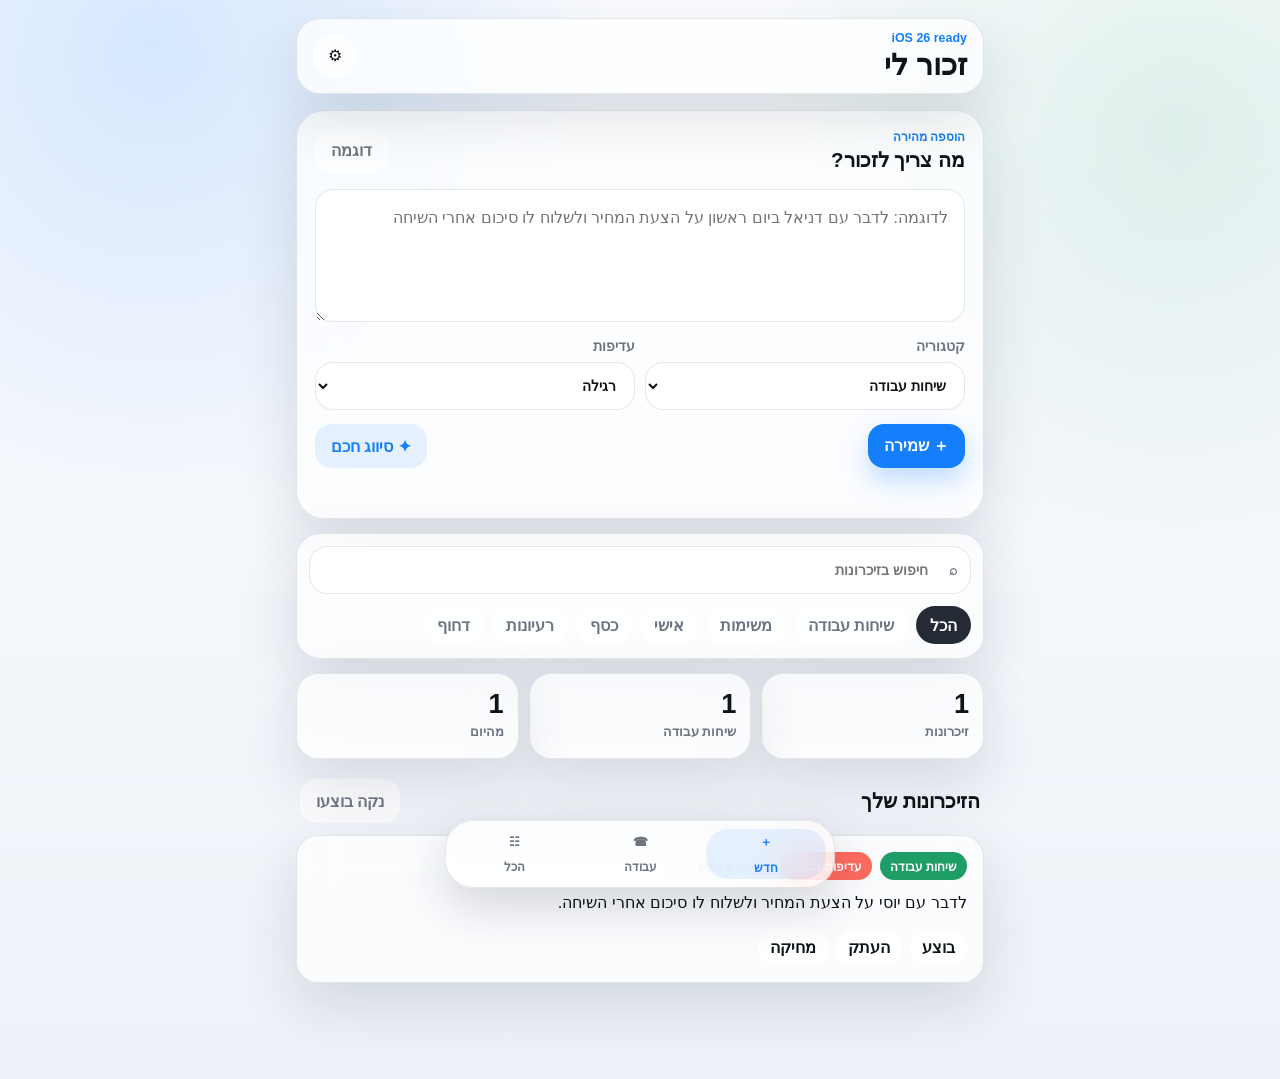
==== index.html @ 1e10b776 "Build iOS memory PWA" ====
<!doctype html>
<html lang="he" dir="rtl">
  <head>
    <meta charset="UTF-8" />
    <meta name="viewport" content="width=device-width, initial-scale=1, viewport-fit=cover" />
    <meta name="theme-color" content="#f7f8fb" />
    <meta name="apple-mobile-web-app-capable" content="yes" />
    <meta name="apple-mobile-web-app-status-bar-style" content="default" />
    <meta name="apple-mobile-web-app-title" content="זכור לי" />
    <title>זכור לי | עוזר זיכרון חכם</title>
    <meta
      name="description"
      content="אפליקציית iOS-style לפתקים קצרים, שיחות עבודה, קטגוריות וסיווג חכם עם ChatGPT."
    />
    <link rel="manifest" href="manifest.webmanifest" />
    <link rel="apple-touch-icon" href="assets/app-icon.png" />
    <link rel="icon" href="assets/app-icon.svg" />
    <link rel="stylesheet" href="styles.css" />
  </head>
  <body>
    <div class="app-shell">
      <header class="top-bar" aria-label="כותרת האפליקציה">
        <div>
          <p class="kicker">iOS 26 ready</p>
          <h1>זכור לי</h1>
        </div>
        <button class="icon-button" id="settingsButton" type="button" aria-label="הגדרות">
          <span aria-hidden="true">⚙</span>
        </button>
      </header>

      <main>
        <section class="composer" aria-labelledby="composerTitle">
          <div class="composer-head">
            <div>
              <p class="kicker">הוספה מהירה</p>
              <h2 id="composerTitle">מה צריך לזכור?</h2>
            </div>
            <button class="ghost-button" id="voiceHintButton" type="button">דוגמה</button>
          </div>

          <label class="sr-only" for="memoryInput">כתוב משהו לזכור</label>
          <textarea
            id="memoryInput"
            rows="4"
            placeholder="לדוגמה: לדבר עם דניאל ביום ראשון על הצעת המחיר ולשלוח לו סיכום אחרי השיחה"
          ></textarea>

          <div class="composer-grid">
            <label>
              קטגוריה
              <select id="categorySelect"></select>
            </label>
            <label>
              עדיפות
              <select id="prioritySelect">
                <option value="normal">רגילה</option>
                <option value="high">גבוהה</option>
                <option value="low">נמוכה</option>
              </select>
            </label>
          </div>

          <div class="composer-actions">
            <button class="primary-button" id="saveButton" type="button">
              <span aria-hidden="true">＋</span>
              שמירה
            </button>
            <button class="secondary-button" id="smartButton" type="button">
              <span aria-hidden="true">✦</span>
              סיווג חכם
            </button>
          </div>
          <p class="status-line" id="statusLine" role="status" aria-live="polite"></p>
        </section>

        <section class="toolbar" aria-label="כלי סינון וחיפוש">
          <label class="search-box">
            <span aria-hidden="true">⌕</span>
            <input id="searchInput" type="search" placeholder="חיפוש בזיכרונות" />
          </label>
          <div class="segmented" id="filterTabs" role="tablist" aria-label="סינון לפי קטגוריה"></div>
        </section>

        <section class="dashboard" aria-label="סקירה">
          <article>
            <span id="totalCount">0</span>
            <p>זיכרונות</p>
          </article>
          <article>
            <span id="workCount">0</span>
            <p>שיחות עבודה</p>
          </article>
          <article>
            <span id="todayCount">0</span>
            <p>מהיום</p>
          </article>
        </section>

        <section class="memory-section" aria-labelledby="memoryTitle">
          <div class="section-title">
            <h2 id="memoryTitle">הזיכרונות שלך</h2>
            <button class="text-button" id="clearDoneButton" type="button">נקה בוצעו</button>
          </div>
          <div class="memory-list" id="memoryList"></div>
          <div class="empty-state" id="emptyState">
            <span aria-hidden="true">✦</span>
            <h3>עדיין אין זיכרונות</h3>
            <p>כתוב משפט קצר, והאפליקציה תעזור לסדר אותו לפי קטגוריה ועדיפות.</p>
          </div>
        </section>
      </main>

      <nav class="bottom-nav" aria-label="ניווט תחתון">
        <button class="is-active" type="button" data-focus="memoryInput">
          <span aria-hidden="true">＋</span>
          חדש
        </button>
        <button type="button" data-filter-shortcut="שיחות עבודה">
          <span aria-hidden="true">☎</span>
          עבודה
        </button>
        <button type="button" data-filter-shortcut="הכל">
          <span aria-hidden="true">☷</span>
          הכל
        </button>
      </nav>
    </div>

    <dialog class="settings-modal" id="settingsModal">
      <form method="dialog">
        <div class="modal-head">
          <div>
            <p class="kicker">חיבור ChatGPT</p>
            <h2>הגדרות חכמות</h2>
          </div>
          <button class="icon-button" value="close" aria-label="סגירה">×</button>
        </div>

        <label>
          מפתח OpenAI API
          <input id="apiKeyInput" type="password" autocomplete="off" placeholder="sk-..." />
        </label>
        <p class="helper">
          המפתח נשמר רק במכשיר שלך. אם לא תוסיף מפתח, הסיווג יעבוד מקומית לפי מילים בעברית.
        </p>

        <div class="category-manager">
          <label>
            קטגוריה חדשה
            <input id="newCategoryInput" type="text" placeholder="לדוגמה: משפחה" />
          </label>
          <button class="secondary-button" id="addCategoryButton" type="button">הוספה</button>
        </div>
        <div class="category-chips" id="categoryManager"></div>

        <menu>
          <button class="secondary-button" id="exportButton" type="button">ייצוא גיבוי</button>
          <button class="primary-button" id="saveSettingsButton" value="close">שמירה</button>
        </menu>
      </form>
    </dialog>

    <script src="script.js"></script>
  </body>
</html>
---- styles.css ----
:root {
  color-scheme: light;
  --bg: #f7f8fb;
  --surface: rgba(255, 255, 255, 0.74);
  --surface-strong: #ffffff;
  --ink: #101317;
  --muted: #6d7480;
  --line: rgba(18, 24, 32, 0.1);
  --blue: #147efb;
  --green: #1f9d67;
  --coral: #ff6b5f;
  --amber: #d88a1d;
  --violet: #7a5cff;
  --shadow: 0 22px 60px rgba(30, 43, 67, 0.14);
  --blur: saturate(1.45) blur(22px);
  --radius: 28px;
}

* {
  box-sizing: border-box;
}

html {
  min-height: 100%;
  background: var(--bg);
}

body {
  min-height: 100%;
  margin: 0;
  color: var(--ink);
  background:
    radial-gradient(circle at 12% 4%, rgba(20, 126, 251, 0.16), transparent 30%),
    radial-gradient(circle at 92% 12%, rgba(31, 157, 103, 0.12), transparent 28%),
    linear-gradient(180deg, #fbfcff 0%, #eef2f8 100%);
  font-family: -apple-system, BlinkMacSystemFont, "SF Pro Display", "SF Pro Text", "Segoe UI", Arial, sans-serif;
  letter-spacing: 0;
}

button,
input,
select,
textarea {
  font: inherit;
}

button {
  -webkit-tap-highlight-color: transparent;
}

.app-shell {
  width: min(720px, 100%);
  min-height: 100dvh;
  margin: 0 auto;
  padding: max(18px, env(safe-area-inset-top)) 16px calc(96px + env(safe-area-inset-bottom));
}

.top-bar,
.composer,
.toolbar,
.dashboard article,
.memory-card,
.settings-modal form {
  border: 1px solid var(--line);
  background: var(--surface);
  box-shadow: var(--shadow);
  backdrop-filter: var(--blur);
  -webkit-backdrop-filter: var(--blur);
}

.top-bar {
  position: sticky;
  top: max(10px, env(safe-area-inset-top));
  z-index: 5;
  display: flex;
  align-items: center;
  justify-content: space-between;
  min-height: 70px;
  margin-bottom: 16px;
  padding: 12px 16px;
  border-radius: 24px;
}

.kicker {
  margin: 0 0 4px;
  color: var(--blue);
  font-size: 0.78rem;
  font-weight: 800;
}

h1,
h2,
h3,
p {
  margin-top: 0;
}

h1 {
  margin: 0;
  font-size: 1.9rem;
  line-height: 1.05;
}

h2 {
  margin: 0;
  font-size: 1.28rem;
  line-height: 1.2;
}

h3 {
  margin-bottom: 8px;
  font-size: 1.04rem;
}

.icon-button {
  display: grid;
  width: 44px;
  height: 44px;
  place-items: center;
  border: 0;
  border-radius: 50%;
  color: var(--ink);
  background: rgba(255, 255, 255, 0.72);
  cursor: pointer;
}

.composer {
  padding: 18px;
  border-radius: var(--radius);
}

.composer-head,
.composer-actions,
.section-title,
.modal-head,
menu {
  display: flex;
  align-items: center;
  justify-content: space-between;
  gap: 12px;
}

textarea,
input,
select {
  width: 100%;
  border: 1px solid var(--line);
  border-radius: 18px;
  color: var(--ink);
  background: rgba(255, 255, 255, 0.82);
  outline: none;
}

textarea:focus,
input:focus,
select:focus {
  border-color: rgba(20, 126, 251, 0.45);
  box-shadow: 0 0 0 4px rgba(20, 126, 251, 0.12);
}

textarea {
  min-height: 126px;
  margin: 16px 0 12px;
  padding: 16px;
  resize: vertical;
  line-height: 1.55;
}

input,
select {
  min-height: 48px;
  padding: 0 14px;
}

label {
  display: grid;
  gap: 8px;
  color: var(--muted);
  font-size: 0.88rem;
  font-weight: 700;
}

.composer-grid {
  display: grid;
  grid-template-columns: 1fr 1fr;
  gap: 10px;
}

.primary-button,
.secondary-button,
.ghost-button,
.text-button {
  min-height: 44px;
  border: 0;
  border-radius: 16px;
  padding: 0 16px;
  font-weight: 800;
  cursor: pointer;
}

.primary-button {
  color: #fff;
  background: var(--blue);
  box-shadow: 0 12px 28px rgba(20, 126, 251, 0.28);
}

.secondary-button {
  color: var(--blue);
  background: rgba(20, 126, 251, 0.1);
}

.ghost-button,
.text-button {
  color: var(--muted);
  background: rgba(255, 255, 255, 0.7);
}

.composer-actions {
  margin-top: 14px;
}

.status-line,
.helper {
  min-height: 22px;
  margin: 10px 2px 0;
  color: var(--muted);
  font-size: 0.9rem;
  line-height: 1.45;
}

.toolbar {
  display: grid;
  gap: 12px;
  margin-top: 14px;
  padding: 12px;
  border-radius: 24px;
}

.search-box {
  position: relative;
  display: block;
}

.search-box span {
  position: absolute;
  top: 50%;
  right: 14px;
  color: var(--muted);
  transform: translateY(-50%);
}

.search-box input {
  padding-right: 42px;
}

.segmented {
  display: flex;
  gap: 8px;
  overflow-x: auto;
  padding-bottom: 2px;
  scrollbar-width: none;
}

.segmented::-webkit-scrollbar {
  display: none;
}

.segmented button,
.category-chips button {
  flex: 0 0 auto;
  min-height: 38px;
  border: 0;
  border-radius: 999px;
  padding: 0 14px;
  color: var(--muted);
  background: rgba(255, 255, 255, 0.72);
  font-weight: 800;
  cursor: pointer;
}

.segmented button.is-active {
  color: #fff;
  background: #242b34;
}

.dashboard {
  display: grid;
  grid-template-columns: repeat(3, 1fr);
  gap: 10px;
  margin: 14px 0 20px;
}

.dashboard article {
  min-height: 86px;
  padding: 14px;
  border-radius: 22px;
}

.dashboard span {
  display: block;
  margin-bottom: 4px;
  font-size: 1.7rem;
  font-weight: 900;
}

.dashboard p {
  margin: 0;
  color: var(--muted);
  font-size: 0.84rem;
  font-weight: 700;
}

.memory-section {
  display: grid;
  gap: 12px;
}

.section-title {
  padding: 0 4px;
}

.memory-list {
  display: grid;
  gap: 12px;
}

.memory-card {
  position: relative;
  overflow: hidden;
  padding: 16px;
  border-radius: 22px;
}

.memory-card.is-done {
  opacity: 0.6;
}

.memory-card.is-done .memory-text {
  text-decoration: line-through;
}

.memory-meta,
.memory-actions {
  display: flex;
  flex-wrap: wrap;
  align-items: center;
  gap: 8px;
}

.memory-meta {
  margin-bottom: 10px;
}

.pill {
  display: inline-flex;
  align-items: center;
  min-height: 28px;
  border-radius: 999px;
  padding: 0 10px;
  color: #fff;
  background: var(--blue);
  font-size: 0.78rem;
  font-weight: 800;
}

.pill.work {
  background: var(--green);
}

.pill.personal {
  background: var(--violet);
}

.pill.money {
  background: var(--amber);
}

.pill.urgent,
.pill.high {
  background: var(--coral);
}

.time-label {
  color: var(--muted);
  font-size: 0.82rem;
  font-weight: 700;
}

.memory-text {
  margin-bottom: 14px;
  font-size: 1.03rem;
  line-height: 1.55;
  white-space: pre-wrap;
}

.memory-actions button {
  min-height: 36px;
  border: 0;
  border-radius: 999px;
  padding: 0 12px;
  color: var(--ink);
  background: rgba(255, 255, 255, 0.76);
  font-weight: 800;
  cursor: pointer;
}

.empty-state {
  display: none;
  padding: 34px 22px;
  border: 1px dashed rgba(18, 24, 32, 0.2);
  border-radius: var(--radius);
  text-align: center;
}

.empty-state.is-visible {
  display: block;
}

.empty-state span {
  display: block;
  margin-bottom: 10px;
  color: var(--blue);
  font-size: 2rem;
}

.empty-state p {
  margin: 0;
  color: var(--muted);
  line-height: 1.5;
}

.bottom-nav {
  position: fixed;
  right: 50%;
  bottom: max(12px, env(safe-area-inset-bottom));
  z-index: 6;
  display: grid;
  width: min(390px, calc(100% - 28px));
  min-height: 68px;
  grid-template-columns: repeat(3, 1fr);
  gap: 6px;
  padding: 8px;
  border: 1px solid var(--line);
  border-radius: 28px;
  background: rgba(255, 255, 255, 0.78);
  box-shadow: 0 18px 50px rgba(20, 31, 48, 0.18);
  backdrop-filter: var(--blur);
  -webkit-backdrop-filter: var(--blur);
  transform: translateX(50%);
}

.bottom-nav button {
  display: grid;
  place-items: center;
  gap: 2px;
  border: 0;
  border-radius: 22px;
  color: var(--muted);
  background: transparent;
  font-size: 0.78rem;
  font-weight: 800;
  cursor: pointer;
}

.bottom-nav button.is-active {
  color: var(--blue);
  background: rgba(20, 126, 251, 0.1);
}

.settings-modal {
  width: min(520px, calc(100% - 26px));
  border: 0;
  padding: 0;
  background: transparent;
}

.settings-modal::backdrop {
  background: rgba(11, 15, 20, 0.32);
  backdrop-filter: blur(8px);
}

.settings-modal form {
  display: grid;
  gap: 14px;
  padding: 18px;
  border-radius: 28px;
}

.category-manager {
  display: grid;
  grid-template-columns: 1fr auto;
  gap: 10px;
  align-items: end;
}

.category-chips {
  display: flex;
  flex-wrap: wrap;
  gap: 8px;
}

menu {
  margin: 6px 0 0;
  padding: 0;
}

.sr-only {
  position: absolute;
  width: 1px;
  height: 1px;
  overflow: hidden;
  clip: rect(0 0 0 0);
  white-space: nowrap;
}

@media (max-width: 520px) {
  .app-shell {
    padding-inline: 12px;
  }

  .composer-grid,
  .category-manager {
    grid-template-columns: 1fr;
  }

  .dashboard {
    grid-template-columns: repeat(3, minmax(0, 1fr));
  }

  .composer-actions {
    align-items: stretch;
    flex-direction: column;
  }

  .primary-button,
  .secondary-button {
    width: 100%;
  }
}
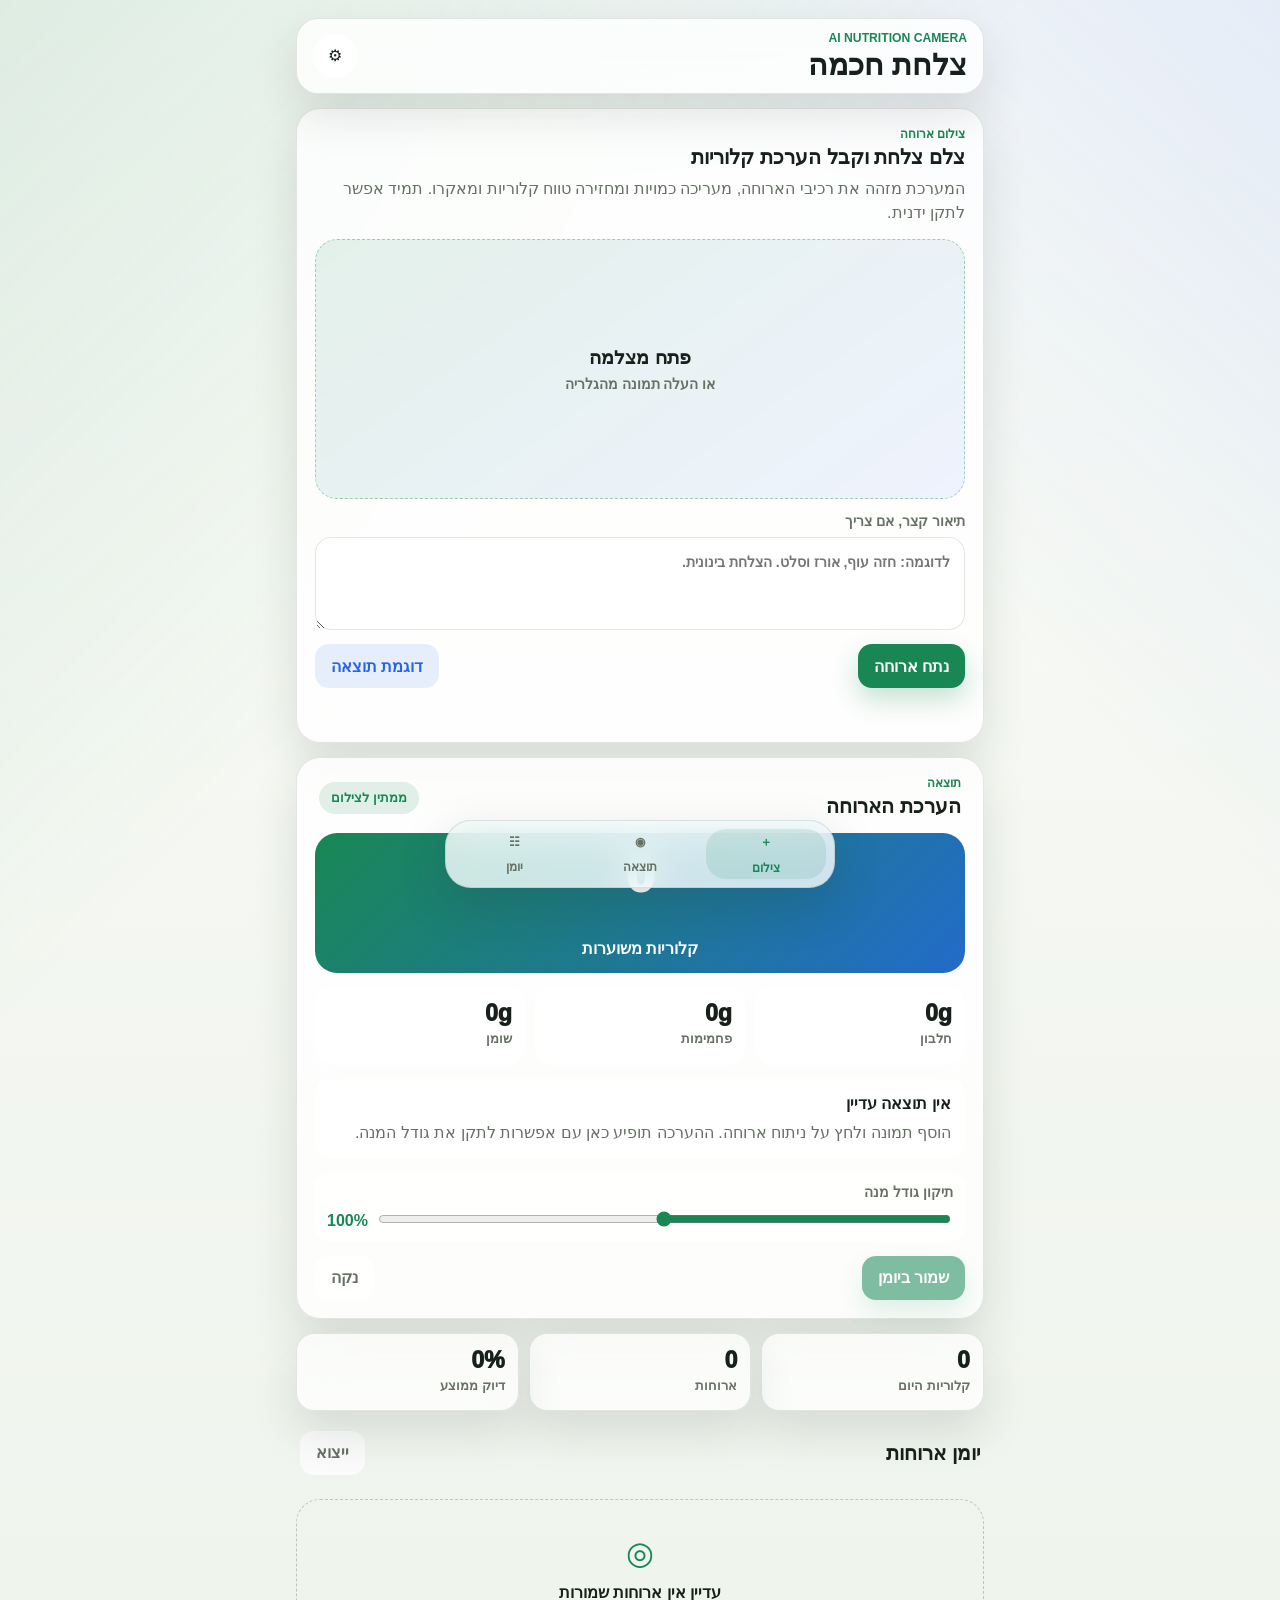
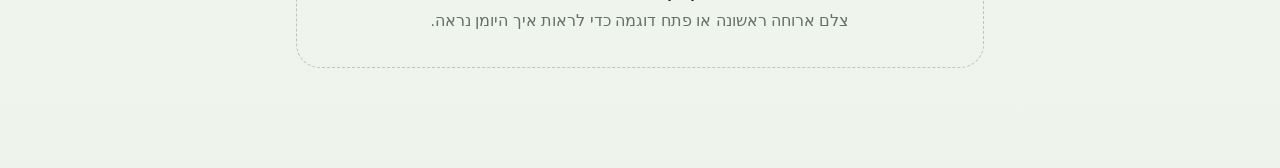
==== commit dcb2299a: "Build smart plate calorie PWA" ====
--- a/index.html
+++ b/index.html
@@ -3,14 +3,14 @@
   <head>
     <meta charset="UTF-8" />
     <meta name="viewport" content="width=device-width, initial-scale=1, viewport-fit=cover" />
-    <meta name="theme-color" content="#f7f8fb" />
+    <meta name="theme-color" content="#f6f8f4" />
     <meta name="apple-mobile-web-app-capable" content="yes" />
     <meta name="apple-mobile-web-app-status-bar-style" content="default" />
-    <meta name="apple-mobile-web-app-title" content="זכור לי" />
-    <title>זכור לי | עוזר זיכרון חכם</title>
+    <meta name="apple-mobile-web-app-title" content="צלחת חכמה" />
+    <title>צלחת חכמה | מחשבון קלוריות מצילום</title>
     <meta
       name="description"
-      content="אפליקציית iOS-style לפתקים קצרים, שיחות עבודה, קטגוריות וסיווג חכם עם ChatGPT."
+      content="אפליקציית PWA לטלפון שמצלמת ארוחה, מזהה רכיבים ומעריכה קלוריות, חלבון, פחמימות ושומן."
     />
     <link rel="manifest" href="manifest.webmanifest" />
     <link rel="apple-touch-icon" href="assets/app-icon.png" />
@@ -21,108 +21,127 @@
     <div class="app-shell">
       <header class="top-bar" aria-label="כותרת האפליקציה">
         <div>
-          <p class="kicker">iOS 26 ready</p>
-          <h1>זכור לי</h1>
+          <p class="kicker">AI nutrition camera</p>
+          <h1>צלחת חכמה</h1>
         </div>
-        <button class="icon-button" id="settingsButton" type="button" aria-label="הגדרות">
-          <span aria-hidden="true">⚙</span>
-        </button>
+        <button class="icon-button" id="settingsButton" type="button" aria-label="הגדרות">⚙</button>
       </header>
 
       <main>
-        <section class="composer" aria-labelledby="composerTitle">
-          <div class="composer-head">
-            <div>
-              <p class="kicker">הוספה מהירה</p>
-              <h2 id="composerTitle">מה צריך לזכור?</h2>
-            </div>
-            <button class="ghost-button" id="voiceHintButton" type="button">דוגמה</button>
+        <section class="scanner" aria-labelledby="scanTitle">
+          <div class="scanner-copy">
+            <p class="kicker">צילום ארוחה</p>
+            <h2 id="scanTitle">צלם צלחת וקבל הערכת קלוריות</h2>
+            <p>המערכת מזהה את רכיבי הארוחה, מעריכה כמויות ומחזירה טווח קלוריות ומאקרו. תמיד אפשר לתקן ידנית.</p>
           </div>
 
-          <label class="sr-only" for="memoryInput">כתוב משהו לזכור</label>
-          <textarea
-            id="memoryInput"
-            rows="4"
-            placeholder="לדוגמה: לדבר עם דניאל ביום ראשון על הצעת המחיר ולשלוח לו סיכום אחרי השיחה"
-          ></textarea>
+          <label class="photo-drop" for="mealPhotoInput" id="photoDrop">
+            <input id="mealPhotoInput" type="file" accept="image/*" capture="environment" />
+            <img id="photoPreview" alt="" />
+            <span class="photo-placeholder" id="photoPlaceholder">
+              <strong>פתח מצלמה</strong>
+              <small>או העלה תמונה מהגלריה</small>
+            </span>
+          </label>
 
-          <div class="composer-grid">
-            <label>
-              קטגוריה
-              <select id="categorySelect"></select>
-            </label>
-            <label>
-              עדיפות
-              <select id="prioritySelect">
-                <option value="normal">רגילה</option>
-                <option value="high">גבוהה</option>
-                <option value="low">נמוכה</option>
-              </select>
-            </label>
-          </div>
+          <label>
+            תיאור קצר, אם צריך
+            <textarea id="mealNotes" rows="3" placeholder="לדוגמה: חזה עוף, אורז וסלט. הצלחת בינונית."></textarea>
+          </label>
 
-          <div class="composer-actions">
-            <button class="primary-button" id="saveButton" type="button">
-              <span aria-hidden="true">＋</span>
-              שמירה
-            </button>
-            <button class="secondary-button" id="smartButton" type="button">
-              <span aria-hidden="true">✦</span>
-              סיווג חכם
-            </button>
+          <div class="scanner-actions">
+            <button class="primary-button" id="analyzeButton" type="button">נתח ארוחה</button>
+            <button class="secondary-button" id="demoButton" type="button">דוגמת תוצאה</button>
           </div>
           <p class="status-line" id="statusLine" role="status" aria-live="polite"></p>
         </section>
 
-        <section class="toolbar" aria-label="כלי סינון וחיפוש">
-          <label class="search-box">
-            <span aria-hidden="true">⌕</span>
-            <input id="searchInput" type="search" placeholder="חיפוש בזיכרונות" />
-          </label>
-          <div class="segmented" id="filterTabs" role="tablist" aria-label="סינון לפי קטגוריה"></div>
+        <section class="result-panel" id="resultPanel" aria-labelledby="resultTitle">
+          <div class="section-title">
+            <div>
+              <p class="kicker">תוצאה</p>
+              <h2 id="resultTitle">הערכת הארוחה</h2>
+            </div>
+            <span class="confidence" id="confidenceBadge">ממתין לצילום</span>
+          </div>
+
+          <div class="calorie-total">
+            <span id="calorieValue">0</span>
+            <p>קלוריות משוערות</p>
+          </div>
+
+          <div class="macro-grid">
+            <article>
+              <span id="proteinValue">0g</span>
+              <p>חלבון</p>
+            </article>
+            <article>
+              <span id="carbsValue">0g</span>
+              <p>פחמימות</p>
+            </article>
+            <article>
+              <span id="fatValue">0g</span>
+              <p>שומן</p>
+            </article>
+          </div>
+
+          <div class="food-list" id="foodList"></div>
+
+          <div class="adjust-panel">
+            <label>
+              תיקון גודל מנה
+              <input id="portionSlider" type="range" min="50" max="150" step="5" value="100" />
+            </label>
+            <span id="portionValue">100%</span>
+          </div>
+
+          <div class="result-actions">
+            <button class="primary-button" id="saveMealButton" type="button">שמור ביומן</button>
+            <button class="text-button" id="clearButton" type="button">נקה</button>
+          </div>
         </section>
 
-        <section class="dashboard" aria-label="סקירה">
+        <section class="dashboard" aria-label="סיכום יומי">
           <article>
-            <span id="totalCount">0</span>
-            <p>זיכרונות</p>
+            <span id="todayCalories">0</span>
+            <p>קלוריות היום</p>
           </article>
           <article>
-            <span id="workCount">0</span>
-            <p>שיחות עבודה</p>
+            <span id="mealCount">0</span>
+            <p>ארוחות</p>
           </article>
           <article>
-            <span id="todayCount">0</span>
-            <p>מהיום</p>
+            <span id="avgConfidence">0%</span>
+            <p>דיוק ממוצע</p>
           </article>
         </section>
 
-        <section class="memory-section" aria-labelledby="memoryTitle">
+        <section class="journal-section" aria-labelledby="journalTitle">
           <div class="section-title">
-            <h2 id="memoryTitle">הזיכרונות שלך</h2>
-            <button class="text-button" id="clearDoneButton" type="button">נקה בוצעו</button>
+            <h2 id="journalTitle">יומן ארוחות</h2>
+            <button class="text-button" id="exportButton" type="button">ייצוא</button>
           </div>
-          <div class="memory-list" id="memoryList"></div>
+          <div class="journal-list" id="journalList"></div>
           <div class="empty-state" id="emptyState">
-            <span aria-hidden="true">✦</span>
-            <h3>עדיין אין זיכרונות</h3>
-            <p>כתוב משפט קצר, והאפליקציה תעזור לסדר אותו לפי קטגוריה ועדיפות.</p>
+            <span aria-hidden="true">◎</span>
+            <h3>עדיין אין ארוחות שמורות</h3>
+            <p>צלם ארוחה ראשונה או פתח דוגמה כדי לראות איך היומן נראה.</p>
           </div>
         </section>
       </main>
 
       <nav class="bottom-nav" aria-label="ניווט תחתון">
-        <button class="is-active" type="button" data-focus="memoryInput">
+        <button class="is-active" type="button" data-focus="mealPhotoInput">
           <span aria-hidden="true">＋</span>
-          חדש
+          צילום
         </button>
-        <button type="button" data-filter-shortcut="שיחות עבודה">
-          <span aria-hidden="true">☎</span>
-          עבודה
+        <button type="button" data-scroll="#resultPanel">
+          <span aria-hidden="true">◉</span>
+          תוצאה
         </button>
-        <button type="button" data-filter-shortcut="הכל">
+        <button type="button" data-scroll=".journal-section">
           <span aria-hidden="true">☷</span>
-          הכל
+          יומן
         </button>
       </nav>
     </div>
@@ -131,8 +150,8 @@
       <form method="dialog">
         <div class="modal-head">
           <div>
-            <p class="kicker">חיבור ChatGPT</p>
-            <h2>הגדרות חכמות</h2>
+            <p class="kicker">חיבור AI</p>
+            <h2>הגדרות זיהוי</h2>
           </div>
           <button class="icon-button" value="close" aria-label="סגירה">×</button>
         </div>
@@ -141,21 +160,16 @@
           מפתח OpenAI API
           <input id="apiKeyInput" type="password" autocomplete="off" placeholder="sk-..." />
         </label>
+        <label>
+          יעד קלורי יומי
+          <input id="dailyGoalInput" type="number" min="800" max="6000" step="50" />
+        </label>
         <p class="helper">
-          המפתח נשמר רק במכשיר שלך. אם לא תוסיף מפתח, הסיווג יעבוד מקומית לפי מילים בעברית.
+          המפתח נשמר רק במכשיר שלך. בלי מפתח אפשר להשתמש בדוגמת תוצאה, אבל ניתוח תמונה אמיתי דורש חיבור API.
         </p>
 
-        <div class="category-manager">
-          <label>
-            קטגוריה חדשה
-            <input id="newCategoryInput" type="text" placeholder="לדוגמה: משפחה" />
-          </label>
-          <button class="secondary-button" id="addCategoryButton" type="button">הוספה</button>
-        </div>
-        <div class="category-chips" id="categoryManager"></div>
-
         <menu>
-          <button class="secondary-button" id="exportButton" type="button">ייצוא גיבוי</button>
+          <button class="secondary-button" id="clearJournalButton" type="button">נקה יומן</button>
           <button class="primary-button" id="saveSettingsButton" value="close">שמירה</button>
         </menu>
       </form>
--- a/styles.css
+++ b/styles.css
@@ -1,19 +1,19 @@
 :root {
   color-scheme: light;
-  --bg: #f7f8fb;
-  --surface: rgba(255, 255, 255, 0.74);
+  --bg: #f6f8f4;
+  --surface: rgba(255, 255, 255, 0.82);
   --surface-strong: #ffffff;
-  --ink: #101317;
-  --muted: #6d7480;
-  --line: rgba(18, 24, 32, 0.1);
-  --blue: #147efb;
-  --green: #1f9d67;
-  --coral: #ff6b5f;
-  --amber: #d88a1d;
-  --violet: #7a5cff;
-  --shadow: 0 22px 60px rgba(30, 43, 67, 0.14);
-  --blur: saturate(1.45) blur(22px);
-  --radius: 28px;
+  --ink: #17201a;
+  --muted: #667064;
+  --line: rgba(23, 32, 26, 0.11);
+  --leaf: #198754;
+  --blue: #2563eb;
+  --coral: #e4584f;
+  --amber: #c47a1b;
+  --plum: #7c3aed;
+  --shadow: 0 20px 46px rgba(31, 48, 39, 0.13);
+  --blur: saturate(1.35) blur(18px);
+  --radius: 24px;
 }
 
 * {
@@ -30,9 +30,9 @@
   margin: 0;
   color: var(--ink);
   background:
-    radial-gradient(circle at 12% 4%, rgba(20, 126, 251, 0.16), transparent 30%),
-    radial-gradient(circle at 92% 12%, rgba(31, 157, 103, 0.12), transparent 28%),
-    linear-gradient(180deg, #fbfcff 0%, #eef2f8 100%);
+    linear-gradient(135deg, rgba(25, 135, 84, 0.13), transparent 34%),
+    linear-gradient(225deg, rgba(37, 99, 235, 0.1), transparent 30%),
+    linear-gradient(180deg, #fbfcf8 0%, #eef3ec 100%);
   font-family: -apple-system, BlinkMacSystemFont, "SF Pro Display", "SF Pro Text", "Segoe UI", Arial, sans-serif;
   letter-spacing: 0;
 }
@@ -48,6 +48,11 @@
   -webkit-tap-highlight-color: transparent;
 }
 
+button:disabled {
+  cursor: not-allowed;
+  opacity: 0.55;
+}
+
 .app-shell {
   width: min(720px, 100%);
   min-height: 100dvh;
@@ -56,10 +61,10 @@
 }
 
 .top-bar,
-.composer,
-.toolbar,
+.scanner,
+.result-panel,
 .dashboard article,
-.memory-card,
+.journal-card,
 .settings-modal form {
   border: 1px solid var(--line);
   background: var(--surface);
@@ -76,16 +81,17 @@
   align-items: center;
   justify-content: space-between;
   min-height: 70px;
-  margin-bottom: 16px;
+  margin-bottom: 14px;
   padding: 12px 16px;
-  border-radius: 24px;
+  border-radius: 22px;
 }
 
 .kicker {
   margin: 0 0 4px;
-  color: var(--blue);
-  font-size: 0.78rem;
-  font-weight: 800;
+  color: var(--leaf);
+  font-size: 0.76rem;
+  font-weight: 850;
+  text-transform: uppercase;
 }
 
 h1,
@@ -97,7 +103,7 @@
 
 h1 {
   margin: 0;
-  font-size: 1.9rem;
+  font-size: 1.88rem;
   line-height: 1.05;
 }
 
@@ -108,8 +114,9 @@
 }
 
 h3 {
-  margin-bottom: 8px;
-  font-size: 1.04rem;
+  margin-bottom: 7px;
+  font-size: 1.03rem;
+  line-height: 1.25;
 }
 
 .icon-button {
@@ -120,235 +127,350 @@
   border: 0;
   border-radius: 50%;
   color: var(--ink);
-  background: rgba(255, 255, 255, 0.72);
+  background: rgba(255, 255, 255, 0.76);
   cursor: pointer;
 }
 
-.composer {
+.scanner,
+.result-panel {
+  display: grid;
+  gap: 14px;
   padding: 18px;
   border-radius: var(--radius);
 }
 
-.composer-head,
-.composer-actions,
+.scanner-copy p:last-child {
+  margin: 8px 0 0;
+  color: var(--muted);
+  line-height: 1.5;
+}
+
+.photo-drop {
+  position: relative;
+  display: grid;
+  min-height: 260px;
+  overflow: hidden;
+  place-items: center;
+  border: 1.5px dashed rgba(25, 135, 84, 0.35);
+  border-radius: 22px;
+  background:
+    linear-gradient(145deg, rgba(25, 135, 84, 0.12), rgba(37, 99, 235, 0.08)),
+    #fff;
+  color: var(--ink);
+  cursor: pointer;
+}
+
+.photo-drop input {
+  position: absolute;
+  inset: 0;
+  opacity: 0;
+  cursor: pointer;
+}
+
+.photo-drop img {
+  display: none;
+  width: 100%;
+  height: 100%;
+  min-height: 260px;
+  object-fit: cover;
+}
+
+.photo-drop img.is-visible {
+  display: block;
+}
+
+.photo-placeholder {
+  display: grid;
+  place-items: center;
+  gap: 7px;
+  text-align: center;
+}
+
+.photo-placeholder strong {
+  font-size: 1.18rem;
+}
+
+.photo-placeholder small {
+  color: var(--muted);
+  font-size: 0.88rem;
+  font-weight: 700;
+}
+
+.photo-placeholder.is-hidden {
+  display: none;
+}
+
+textarea,
+input {
+  width: 100%;
+  border: 1px solid var(--line);
+  border-radius: 16px;
+  color: var(--ink);
+  background: rgba(255, 255, 255, 0.9);
+  outline: none;
+}
+
+textarea:focus,
+input:focus {
+  border-color: rgba(25, 135, 84, 0.45);
+  box-shadow: 0 0 0 4px rgba(25, 135, 84, 0.12);
+}
+
+textarea {
+  min-height: 92px;
+  padding: 14px;
+  resize: vertical;
+  line-height: 1.5;
+}
+
+input {
+  min-height: 48px;
+  padding: 0 14px;
+}
+
+label {
+  display: grid;
+  gap: 8px;
+  color: var(--muted);
+  font-size: 0.88rem;
+  font-weight: 760;
+}
+
+.scanner-actions,
+.result-actions,
 .section-title,
 .modal-head,
 menu {
   display: flex;
   align-items: center;
   justify-content: space-between;
-  gap: 12px;
-}
-
-textarea,
-input,
-select {
-  width: 100%;
-  border: 1px solid var(--line);
-  border-radius: 18px;
-  color: var(--ink);
-  background: rgba(255, 255, 255, 0.82);
-  outline: none;
-}
-
-textarea:focus,
-input:focus,
-select:focus {
-  border-color: rgba(20, 126, 251, 0.45);
-  box-shadow: 0 0 0 4px rgba(20, 126, 251, 0.12);
-}
-
-textarea {
-  min-height: 126px;
-  margin: 16px 0 12px;
-  padding: 16px;
-  resize: vertical;
-  line-height: 1.55;
-}
-
-input,
-select {
-  min-height: 48px;
-  padding: 0 14px;
-}
-
-label {
-  display: grid;
-  gap: 8px;
-  color: var(--muted);
-  font-size: 0.88rem;
-  font-weight: 700;
-}
-
-.composer-grid {
-  display: grid;
-  grid-template-columns: 1fr 1fr;
   gap: 10px;
 }
 
 .primary-button,
 .secondary-button,
-.ghost-button,
 .text-button {
   min-height: 44px;
   border: 0;
-  border-radius: 16px;
+  border-radius: 14px;
   padding: 0 16px;
-  font-weight: 800;
+  font-weight: 850;
   cursor: pointer;
 }
 
 .primary-button {
   color: #fff;
-  background: var(--blue);
-  box-shadow: 0 12px 28px rgba(20, 126, 251, 0.28);
+  background: var(--leaf);
+  box-shadow: 0 12px 26px rgba(25, 135, 84, 0.24);
 }
 
 .secondary-button {
   color: var(--blue);
-  background: rgba(20, 126, 251, 0.1);
-}
-
-.ghost-button,
+  background: rgba(37, 99, 235, 0.1);
+}
+
 .text-button {
   color: var(--muted);
   background: rgba(255, 255, 255, 0.7);
-}
-
-.composer-actions {
-  margin-top: 14px;
 }
 
 .status-line,
 .helper {
   min-height: 22px;
-  margin: 10px 2px 0;
+  margin: 0 2px;
   color: var(--muted);
   font-size: 0.9rem;
   line-height: 1.45;
 }
 
-.toolbar {
-  display: grid;
-  gap: 12px;
+.result-panel {
   margin-top: 14px;
-  padding: 12px;
-  border-radius: 24px;
-}
-
-.search-box {
-  position: relative;
+}
+
+.confidence {
+  display: inline-flex;
+  align-items: center;
+  min-height: 32px;
+  border-radius: 999px;
+  padding: 0 12px;
+  color: var(--leaf);
+  background: rgba(25, 135, 84, 0.12);
+  font-size: 0.82rem;
+  font-weight: 850;
+  white-space: nowrap;
+}
+
+.calorie-total {
+  display: grid;
+  min-height: 140px;
+  place-items: center;
+  border-radius: 22px;
+  background:
+    linear-gradient(135deg, rgba(25, 135, 84, 0.92), rgba(37, 99, 235, 0.78)),
+    var(--leaf);
+  color: #fff;
+  text-align: center;
+}
+
+.calorie-total span {
   display: block;
-}
-
-.search-box span {
-  position: absolute;
-  top: 50%;
-  right: 14px;
-  color: var(--muted);
-  transform: translateY(-50%);
-}
-
-.search-box input {
-  padding-right: 42px;
-}
-
-.segmented {
-  display: flex;
-  gap: 8px;
-  overflow-x: auto;
-  padding-bottom: 2px;
-  scrollbar-width: none;
-}
-
-.segmented::-webkit-scrollbar {
-  display: none;
-}
-
-.segmented button,
-.category-chips button {
-  flex: 0 0 auto;
-  min-height: 38px;
-  border: 0;
-  border-radius: 999px;
-  padding: 0 14px;
-  color: var(--muted);
-  background: rgba(255, 255, 255, 0.72);
-  font-weight: 800;
-  cursor: pointer;
-}
-
-.segmented button.is-active {
-  color: #fff;
-  background: #242b34;
-}
-
+  font-size: 3.3rem;
+  font-weight: 950;
+  line-height: 1;
+}
+
+.calorie-total p {
+  margin: 8px 0 0;
+  font-weight: 820;
+}
+
+.macro-grid,
 .dashboard {
   display: grid;
-  grid-template-columns: repeat(3, 1fr);
+  grid-template-columns: repeat(3, minmax(0, 1fr));
   gap: 10px;
-  margin: 14px 0 20px;
-}
-
+}
+
+.macro-grid article,
 .dashboard article {
-  min-height: 86px;
-  padding: 14px;
-  border-radius: 22px;
-}
-
+  min-height: 78px;
+  padding: 13px;
+  border-radius: 18px;
+  background: rgba(255, 255, 255, 0.76);
+}
+
+.macro-grid span,
 .dashboard span {
   display: block;
   margin-bottom: 4px;
-  font-size: 1.7rem;
-  font-weight: 900;
-}
-
+  font-size: 1.45rem;
+  font-weight: 920;
+}
+
+.macro-grid p,
 .dashboard p {
   margin: 0;
   color: var(--muted);
-  font-size: 0.84rem;
-  font-weight: 700;
-}
-
-.memory-section {
+  font-size: 0.82rem;
+  font-weight: 760;
+}
+
+.food-list,
+.journal-list,
+.journal-section {
   display: grid;
   gap: 12px;
+}
+
+.analysis-summary {
+  padding: 14px;
+  border-radius: 16px;
+  background: rgba(255, 255, 255, 0.72);
+}
+
+.analysis-summary p {
+  margin: 0;
+  color: var(--muted);
+  line-height: 1.45;
+}
+
+.food-row {
+  display: flex;
+  align-items: center;
+  justify-content: space-between;
+  gap: 12px;
+  padding: 12px 4px;
+  border-bottom: 1px solid var(--line);
+}
+
+.food-row p {
+  margin: 4px 0 0;
+  color: var(--muted);
+  font-size: 0.88rem;
+}
+
+.food-row span {
+  flex: 0 0 auto;
+  color: var(--amber);
+  font-weight: 900;
+}
+
+.adjust-panel {
+  display: grid;
+  grid-template-columns: 1fr auto;
+  gap: 12px;
+  align-items: end;
+  padding: 12px;
+  border-radius: 16px;
+  background: rgba(255, 255, 255, 0.68);
+}
+
+.adjust-panel input {
+  min-height: auto;
+  padding: 0;
+  accent-color: var(--leaf);
+}
+
+.adjust-panel span {
+  color: var(--leaf);
+  font-weight: 900;
+}
+
+.dashboard {
+  margin: 14px 0 20px;
+}
+
+.journal-section {
+  padding-bottom: 4px;
 }
 
 .section-title {
   padding: 0 4px;
 }
 
-.memory-list {
-  display: grid;
+.journal-card {
+  display: grid;
+  grid-template-columns: 96px 1fr;
   gap: 12px;
-}
-
-.memory-card {
-  position: relative;
   overflow: hidden;
-  padding: 16px;
-  border-radius: 22px;
-}
-
-.memory-card.is-done {
-  opacity: 0.6;
-}
-
-.memory-card.is-done .memory-text {
-  text-decoration: line-through;
-}
-
-.memory-meta,
-.memory-actions {
+  padding: 12px;
+  border-radius: 20px;
+}
+
+.journal-card img {
+  width: 96px;
+  height: 96px;
+  border-radius: 15px;
+  object-fit: cover;
+}
+
+.journal-card h3 {
+  margin-top: 2px;
+}
+
+.journal-card p {
+  margin: 0 0 10px;
+  color: var(--muted);
+  line-height: 1.4;
+}
+
+.journal-card button {
+  min-height: 34px;
+  border: 0;
+  border-radius: 999px;
+  padding: 0 12px;
+  color: var(--coral);
+  background: rgba(228, 88, 79, 0.1);
+  font-weight: 820;
+  cursor: pointer;
+}
+
+.memory-meta {
   display: flex;
   flex-wrap: wrap;
   align-items: center;
   gap: 8px;
-}
-
-.memory-meta {
-  margin-bottom: 10px;
+  margin-bottom: 6px;
 }
 
 .pill {
@@ -358,56 +480,21 @@
   border-radius: 999px;
   padding: 0 10px;
   color: #fff;
-  background: var(--blue);
+  background: var(--plum);
   font-size: 0.78rem;
-  font-weight: 800;
-}
-
-.pill.work {
-  background: var(--green);
-}
-
-.pill.personal {
-  background: var(--violet);
-}
-
-.pill.money {
-  background: var(--amber);
-}
-
-.pill.urgent,
-.pill.high {
-  background: var(--coral);
+  font-weight: 850;
 }
 
 .time-label {
   color: var(--muted);
   font-size: 0.82rem;
-  font-weight: 700;
-}
-
-.memory-text {
-  margin-bottom: 14px;
-  font-size: 1.03rem;
-  line-height: 1.55;
-  white-space: pre-wrap;
-}
-
-.memory-actions button {
-  min-height: 36px;
-  border: 0;
-  border-radius: 999px;
-  padding: 0 12px;
-  color: var(--ink);
-  background: rgba(255, 255, 255, 0.76);
-  font-weight: 800;
-  cursor: pointer;
+  font-weight: 760;
 }
 
 .empty-state {
   display: none;
   padding: 34px 22px;
-  border: 1px dashed rgba(18, 24, 32, 0.2);
+  border: 1px dashed rgba(23, 32, 26, 0.22);
   border-radius: var(--radius);
   text-align: center;
 }
@@ -419,7 +506,7 @@
 .empty-state span {
   display: block;
   margin-bottom: 10px;
-  color: var(--blue);
+  color: var(--leaf);
   font-size: 2rem;
 }
 
@@ -441,9 +528,9 @@
   gap: 6px;
   padding: 8px;
   border: 1px solid var(--line);
-  border-radius: 28px;
-  background: rgba(255, 255, 255, 0.78);
-  box-shadow: 0 18px 50px rgba(20, 31, 48, 0.18);
+  border-radius: 26px;
+  background: rgba(255, 255, 255, 0.8);
+  box-shadow: 0 18px 48px rgba(31, 48, 39, 0.18);
   backdrop-filter: var(--blur);
   -webkit-backdrop-filter: var(--blur);
   transform: translateX(50%);
@@ -454,17 +541,17 @@
   place-items: center;
   gap: 2px;
   border: 0;
-  border-radius: 22px;
+  border-radius: 20px;
   color: var(--muted);
   background: transparent;
   font-size: 0.78rem;
-  font-weight: 800;
+  font-weight: 850;
   cursor: pointer;
 }
 
 .bottom-nav button.is-active {
-  color: var(--blue);
-  background: rgba(20, 126, 251, 0.1);
+  color: var(--leaf);
+  background: rgba(25, 135, 84, 0.12);
 }
 
 .settings-modal {
@@ -483,34 +570,12 @@
   display: grid;
   gap: 14px;
   padding: 18px;
-  border-radius: 28px;
-}
-
-.category-manager {
-  display: grid;
-  grid-template-columns: 1fr auto;
-  gap: 10px;
-  align-items: end;
-}
-
-.category-chips {
-  display: flex;
-  flex-wrap: wrap;
-  gap: 8px;
+  border-radius: 26px;
 }
 
 menu {
   margin: 6px 0 0;
   padding: 0;
-}
-
-.sr-only {
-  position: absolute;
-  width: 1px;
-  height: 1px;
-  overflow: hidden;
-  clip: rect(0 0 0 0);
-  white-space: nowrap;
 }
 
 @media (max-width: 520px) {
@@ -518,22 +583,29 @@
     padding-inline: 12px;
   }
 
-  .composer-grid,
-  .category-manager {
-    grid-template-columns: 1fr;
-  }
-
-  .dashboard {
-    grid-template-columns: repeat(3, minmax(0, 1fr));
-  }
-
-  .composer-actions {
+  .scanner-actions,
+  .result-actions,
+  menu {
     align-items: stretch;
     flex-direction: column;
   }
 
   .primary-button,
-  .secondary-button {
+  .secondary-button,
+  .text-button {
     width: 100%;
   }
-}
+
+  .journal-card {
+    grid-template-columns: 82px 1fr;
+  }
+
+  .journal-card img {
+    width: 82px;
+    height: 82px;
+  }
+
+  .calorie-total span {
+    font-size: 2.8rem;
+  }
+}
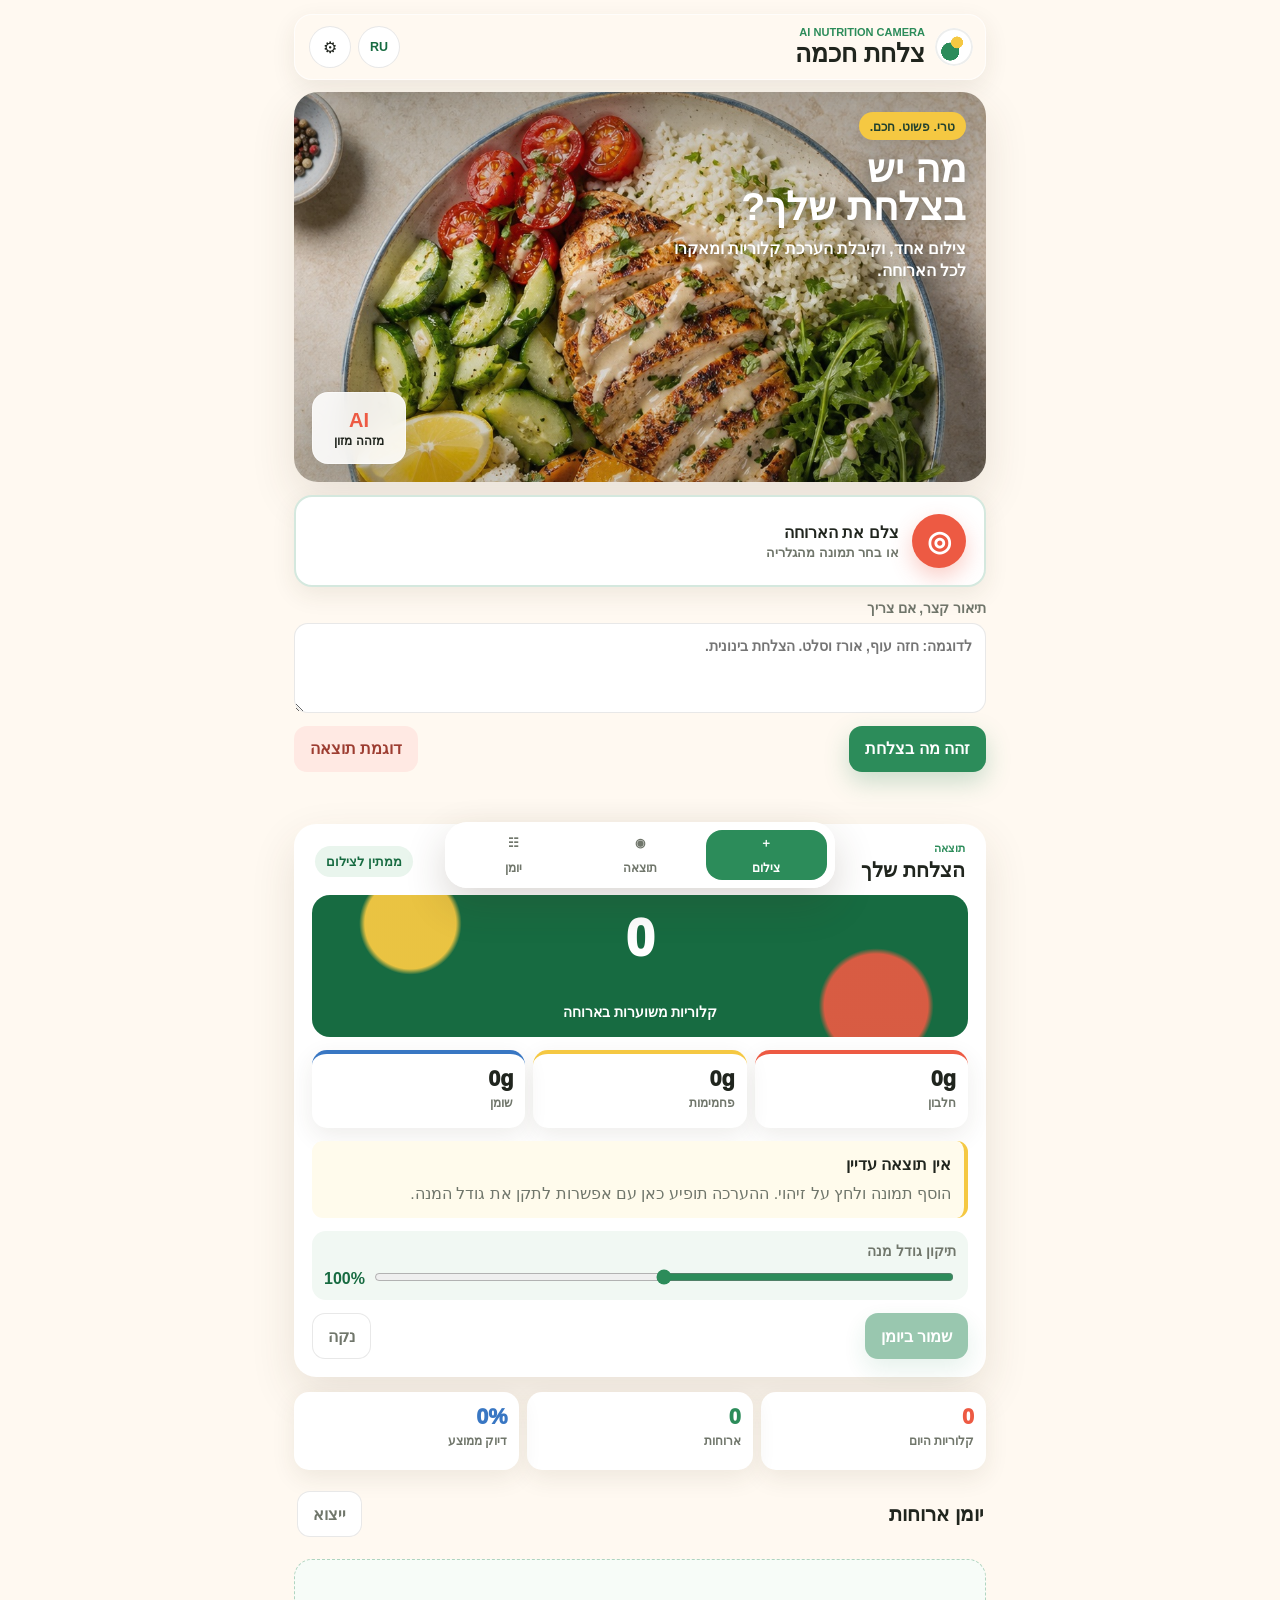
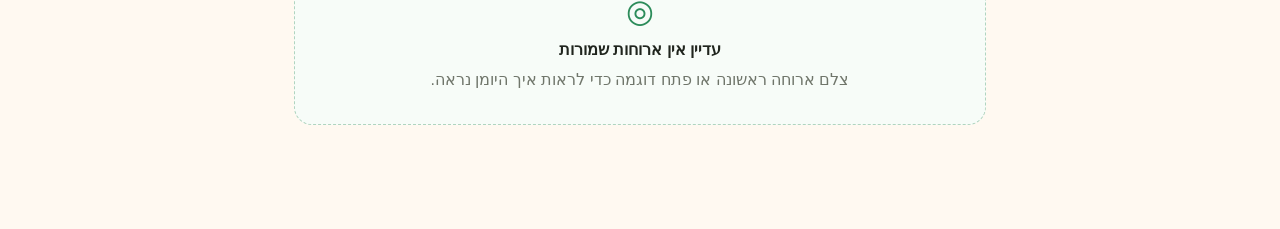
==== commit 6c8ad081: "Add vibrant food design and Russian PWA" ====
--- a/index.html
+++ b/index.html
@@ -3,7 +3,7 @@
   <head>
     <meta charset="UTF-8" />
     <meta name="viewport" content="width=device-width, initial-scale=1, viewport-fit=cover" />
-    <meta name="theme-color" content="#f6f8f4" />
+    <meta name="theme-color" content="#fff9f1" />
     <meta name="apple-mobile-web-app-capable" content="yes" />
     <meta name="apple-mobile-web-app-status-bar-style" content="default" />
     <meta name="apple-mobile-web-app-title" content="צלחת חכמה" />
@@ -20,27 +20,42 @@
   <body>
     <div class="app-shell">
       <header class="top-bar" aria-label="כותרת האפליקציה">
-        <div>
-          <p class="kicker">AI nutrition camera</p>
-          <h1>צלחת חכמה</h1>
+        <div class="brand">
+          <span class="brand-mark" aria-hidden="true">●</span>
+          <div>
+            <p class="kicker">AI nutrition camera</p>
+            <h1>צלחת חכמה</h1>
+          </div>
         </div>
-        <button class="icon-button" id="settingsButton" type="button" aria-label="הגדרות">⚙</button>
+        <div class="top-actions">
+          <a class="language-link" href="ru/" lang="ru">RU</a>
+          <button class="icon-button" id="settingsButton" type="button" aria-label="הגדרות">⚙</button>
+        </div>
       </header>
 
       <main>
         <section class="scanner" aria-labelledby="scanTitle">
-          <div class="scanner-copy">
-            <p class="kicker">צילום ארוחה</p>
-            <h2 id="scanTitle">צלם צלחת וקבל הערכת קלוריות</h2>
-            <p>המערכת מזהה את רכיבי הארוחה, מעריכה כמויות ומחזירה טווח קלוריות ומאקרו. תמיד אפשר לתקן ידנית.</p>
+          <div class="food-hero">
+            <div class="hero-copy">
+              <span class="fresh-badge">טרי. פשוט. חכם.</span>
+              <h2 id="scanTitle">מה יש<br />בצלחת שלך?</h2>
+              <p>צילום אחד, וקיבלת הערכת קלוריות ומאקרו לכל הארוחה.</p>
+            </div>
+            <div class="hero-calorie-chip">
+              <strong>AI</strong>
+              <span>מזהה מזון</span>
+            </div>
           </div>
 
           <label class="photo-drop" for="mealPhotoInput" id="photoDrop">
             <input id="mealPhotoInput" type="file" accept="image/*" capture="environment" />
             <img id="photoPreview" alt="" />
             <span class="photo-placeholder" id="photoPlaceholder">
-              <strong>פתח מצלמה</strong>
-              <small>או העלה תמונה מהגלריה</small>
+              <span class="camera-disc" aria-hidden="true">◎</span>
+              <span>
+                <strong>צלם את הארוחה</strong>
+                <small>או בחר תמונה מהגלריה</small>
+              </span>
             </span>
           </label>
 
@@ -50,7 +65,7 @@
           </label>
 
           <div class="scanner-actions">
-            <button class="primary-button" id="analyzeButton" type="button">נתח ארוחה</button>
+            <button class="primary-button" id="analyzeButton" type="button">זהה מה בצלחת</button>
             <button class="secondary-button" id="demoButton" type="button">דוגמת תוצאה</button>
           </div>
           <p class="status-line" id="statusLine" role="status" aria-live="polite"></p>
@@ -60,14 +75,14 @@
           <div class="section-title">
             <div>
               <p class="kicker">תוצאה</p>
-              <h2 id="resultTitle">הערכת הארוחה</h2>
+              <h2 id="resultTitle">הצלחת שלך</h2>
             </div>
             <span class="confidence" id="confidenceBadge">ממתין לצילום</span>
           </div>
 
           <div class="calorie-total">
             <span id="calorieValue">0</span>
-            <p>קלוריות משוערות</p>
+            <p>קלוריות משוערות בארוחה</p>
           </div>
 
           <div class="macro-grid">
--- a/styles.css
+++ b/styles.css
@@ -1,19 +1,19 @@
 :root {
   color-scheme: light;
-  --bg: #f6f8f4;
-  --surface: rgba(255, 255, 255, 0.82);
-  --surface-strong: #ffffff;
-  --ink: #17201a;
-  --muted: #667064;
-  --line: rgba(23, 32, 26, 0.11);
-  --leaf: #198754;
-  --blue: #2563eb;
-  --coral: #e4584f;
-  --amber: #c47a1b;
-  --plum: #7c3aed;
-  --shadow: 0 20px 46px rgba(31, 48, 39, 0.13);
-  --blur: saturate(1.35) blur(18px);
-  --radius: 24px;
+  --bg: #fff9f1;
+  --surface: #ffffff;
+  --ink: #20251e;
+  --muted: #70766b;
+  --line: rgba(32, 37, 30, 0.1);
+  --leaf: #2c8c5a;
+  --leaf-dark: #176b41;
+  --tomato: #ed5a43;
+  --lemon: #f5c842;
+  --blue: #3977c3;
+  --coral: #d94b3d;
+  --amber: #bd741b;
+  --shadow: 0 18px 45px rgba(72, 58, 37, 0.12);
+  --soft-shadow: 0 8px 24px rgba(72, 58, 37, 0.09);
 }
 
 * {
@@ -29,213 +29,54 @@
   min-height: 100%;
   margin: 0;
   color: var(--ink);
-  background:
-    linear-gradient(135deg, rgba(25, 135, 84, 0.13), transparent 34%),
-    linear-gradient(225deg, rgba(37, 99, 235, 0.1), transparent 30%),
-    linear-gradient(180deg, #fbfcf8 0%, #eef3ec 100%);
+  background: var(--bg);
   font-family: -apple-system, BlinkMacSystemFont, "SF Pro Display", "SF Pro Text", "Segoe UI", Arial, sans-serif;
   letter-spacing: 0;
 }
 
 button,
 input,
-select,
 textarea {
   font: inherit;
 }
 
-button {
+button,
+a {
   -webkit-tap-highlight-color: transparent;
 }
 
 button:disabled {
   cursor: not-allowed;
-  opacity: 0.55;
+  opacity: 0.48;
 }
 
 .app-shell {
   width: min(720px, 100%);
   min-height: 100dvh;
   margin: 0 auto;
-  padding: max(18px, env(safe-area-inset-top)) 16px calc(96px + env(safe-area-inset-bottom));
-}
-
-.top-bar,
-.scanner,
-.result-panel,
-.dashboard article,
-.journal-card,
-.settings-modal form {
-  border: 1px solid var(--line);
-  background: var(--surface);
-  box-shadow: var(--shadow);
-  backdrop-filter: var(--blur);
-  -webkit-backdrop-filter: var(--blur);
+  padding: max(14px, env(safe-area-inset-top)) 14px calc(100px + env(safe-area-inset-bottom));
 }
 
 .top-bar {
   position: sticky;
-  top: max(10px, env(safe-area-inset-top));
+  top: max(8px, env(safe-area-inset-top));
   z-index: 5;
   display: flex;
   align-items: center;
   justify-content: space-between;
-  min-height: 70px;
-  margin-bottom: 14px;
-  padding: 12px 16px;
-  border-radius: 22px;
-}
-
-.kicker {
-  margin: 0 0 4px;
-  color: var(--leaf);
-  font-size: 0.76rem;
-  font-weight: 850;
-  text-transform: uppercase;
-}
-
-h1,
-h2,
-h3,
-p {
-  margin-top: 0;
-}
-
-h1 {
-  margin: 0;
-  font-size: 1.88rem;
-  line-height: 1.05;
-}
-
-h2 {
-  margin: 0;
-  font-size: 1.28rem;
-  line-height: 1.2;
-}
-
-h3 {
-  margin-bottom: 7px;
-  font-size: 1.03rem;
-  line-height: 1.25;
-}
-
-.icon-button {
-  display: grid;
-  width: 44px;
-  height: 44px;
-  place-items: center;
-  border: 0;
-  border-radius: 50%;
-  color: var(--ink);
-  background: rgba(255, 255, 255, 0.76);
-  cursor: pointer;
-}
-
-.scanner,
-.result-panel {
-  display: grid;
-  gap: 14px;
-  padding: 18px;
-  border-radius: var(--radius);
-}
-
-.scanner-copy p:last-child {
-  margin: 8px 0 0;
-  color: var(--muted);
-  line-height: 1.5;
-}
-
-.photo-drop {
-  position: relative;
-  display: grid;
-  min-height: 260px;
-  overflow: hidden;
-  place-items: center;
-  border: 1.5px dashed rgba(25, 135, 84, 0.35);
-  border-radius: 22px;
-  background:
-    linear-gradient(145deg, rgba(25, 135, 84, 0.12), rgba(37, 99, 235, 0.08)),
-    #fff;
-  color: var(--ink);
-  cursor: pointer;
-}
-
-.photo-drop input {
-  position: absolute;
-  inset: 0;
-  opacity: 0;
-  cursor: pointer;
-}
-
-.photo-drop img {
-  display: none;
-  width: 100%;
-  height: 100%;
-  min-height: 260px;
-  object-fit: cover;
-}
-
-.photo-drop img.is-visible {
-  display: block;
-}
-
-.photo-placeholder {
-  display: grid;
-  place-items: center;
-  gap: 7px;
-  text-align: center;
-}
-
-.photo-placeholder strong {
-  font-size: 1.18rem;
-}
-
-.photo-placeholder small {
-  color: var(--muted);
-  font-size: 0.88rem;
-  font-weight: 700;
-}
-
-.photo-placeholder.is-hidden {
-  display: none;
-}
-
-textarea,
-input {
-  width: 100%;
-  border: 1px solid var(--line);
-  border-radius: 16px;
-  color: var(--ink);
-  background: rgba(255, 255, 255, 0.9);
-  outline: none;
-}
-
-textarea:focus,
-input:focus {
-  border-color: rgba(25, 135, 84, 0.45);
-  box-shadow: 0 0 0 4px rgba(25, 135, 84, 0.12);
-}
-
-textarea {
-  min-height: 92px;
-  padding: 14px;
-  resize: vertical;
-  line-height: 1.5;
-}
-
-input {
-  min-height: 48px;
-  padding: 0 14px;
-}
-
-label {
-  display: grid;
-  gap: 8px;
-  color: var(--muted);
-  font-size: 0.88rem;
-  font-weight: 760;
-}
-
+  min-height: 66px;
+  margin-bottom: 12px;
+  padding: 10px 12px 10px 14px;
+  border: 1px solid rgba(255, 255, 255, 0.7);
+  border-radius: 18px;
+  background: rgba(255, 249, 241, 0.88);
+  box-shadow: var(--soft-shadow);
+  backdrop-filter: blur(18px);
+  -webkit-backdrop-filter: blur(18px);
+}
+
+.brand,
+.top-actions,
 .scanner-actions,
 .result-actions,
 .section-title,
@@ -243,16 +84,291 @@
 menu {
   display: flex;
   align-items: center;
+}
+
+.brand {
+  gap: 10px;
+}
+
+.brand-mark {
+  display: grid;
+  width: 38px;
+  height: 38px;
+  place-items: center;
+  border-radius: 50%;
+  color: var(--tomato);
+  background:
+    radial-gradient(circle at 58% 38%, var(--lemon) 0 18%, transparent 19%),
+    radial-gradient(circle at 40% 62%, var(--leaf) 0 27%, transparent 28%),
+    #fff;
+  box-shadow: inset 0 0 0 2px rgba(32, 37, 30, 0.08);
+  font-size: 0;
+}
+
+.top-actions {
+  gap: 7px;
+}
+
+.kicker {
+  margin: 0 0 3px;
+  color: var(--leaf);
+  font-size: 0.69rem;
+  font-weight: 850;
+  text-transform: uppercase;
+}
+
+h1,
+h2,
+h3,
+p {
+  margin-top: 0;
+}
+
+h1 {
+  margin: 0;
+  font-size: 1.55rem;
+  line-height: 1.05;
+}
+
+h2 {
+  margin: 0;
+  font-size: 1.26rem;
+  line-height: 1.2;
+}
+
+h3 {
+  margin-bottom: 7px;
+  font-size: 1.02rem;
+  line-height: 1.3;
+}
+
+.icon-button,
+.language-link {
+  display: grid;
+  width: 42px;
+  height: 42px;
+  place-items: center;
+  border: 0;
+  border-radius: 50%;
+  color: var(--ink);
+  background: #fff;
+  box-shadow: inset 0 0 0 1px var(--line);
+  cursor: pointer;
+  text-decoration: none;
+}
+
+.language-link {
+  color: var(--leaf-dark);
+  font-size: 0.78rem;
+  font-weight: 900;
+}
+
+.scanner {
+  display: grid;
+  gap: 13px;
+}
+
+.food-hero {
+  position: relative;
+  min-height: 390px;
+  overflow: hidden;
+  border-radius: 24px;
+  background:
+    linear-gradient(180deg, rgba(17, 24, 17, 0.24), rgba(17, 24, 17, 0.04) 44%, rgba(17, 24, 17, 0.22)),
+    url("assets/food-hero.jpg") center 54% / cover no-repeat;
+  box-shadow: var(--shadow);
+  color: #fff;
+}
+
+.hero-copy {
+  position: absolute;
+  top: 20px;
+  inset-inline-start: 20px;
+  width: min(330px, calc(100% - 40px));
+  text-shadow: 0 2px 14px rgba(15, 23, 16, 0.5);
+}
+
+.fresh-badge {
+  display: inline-flex;
+  align-items: center;
+  min-height: 28px;
+  margin-bottom: 10px;
+  border-radius: 999px;
+  padding: 0 11px;
+  color: #21412f;
+  background: var(--lemon);
+  box-shadow: 0 8px 20px rgba(44, 34, 12, 0.16);
+  font-size: 0.78rem;
+  font-weight: 900;
+  text-shadow: none;
+}
+
+.hero-copy h2 {
+  max-width: 300px;
+  font-size: 2.45rem;
+  line-height: 0.98;
+}
+
+.hero-copy p {
+  max-width: 310px;
+  margin: 11px 0 0;
+  font-size: 0.98rem;
+  font-weight: 650;
+  line-height: 1.42;
+}
+
+.hero-calorie-chip {
+  position: absolute;
+  inset-inline-end: 18px;
+  bottom: 18px;
+  display: grid;
+  min-width: 94px;
+  min-height: 72px;
+  place-content: center;
+  border: 1px solid rgba(255, 255, 255, 0.5);
+  border-radius: 16px;
+  background: rgba(255, 255, 255, 0.88);
+  box-shadow: 0 10px 30px rgba(32, 37, 30, 0.18);
+  color: var(--ink);
+  text-align: center;
+  backdrop-filter: blur(12px);
+}
+
+.hero-calorie-chip strong {
+  color: var(--tomato);
+  font-size: 1.25rem;
+}
+
+.hero-calorie-chip span {
+  margin-top: 2px;
+  font-size: 0.72rem;
+  font-weight: 800;
+}
+
+.photo-drop {
+  position: relative;
+  display: grid;
+  min-height: 92px;
+  overflow: hidden;
+  place-items: center;
+  border: 2px solid rgba(44, 140, 90, 0.2);
+  border-radius: 18px;
+  background: #fff;
+  box-shadow: var(--soft-shadow);
+  color: var(--ink);
+  cursor: pointer;
+}
+
+.photo-drop input {
+  position: absolute;
+  inset: 0;
+  opacity: 0;
+  cursor: pointer;
+}
+
+.photo-drop img {
+  display: none;
+  width: 100%;
+  height: 260px;
+  object-fit: cover;
+}
+
+.photo-drop img.is-visible {
+  display: block;
+}
+
+.photo-placeholder {
+  display: flex;
+  align-items: center;
+  gap: 13px;
+  width: 100%;
+  padding: 14px 18px;
+}
+
+.photo-placeholder > span:last-child {
+  display: grid;
+  gap: 3px;
+}
+
+.camera-disc {
+  display: grid;
+  width: 54px;
+  height: 54px;
+  flex: 0 0 auto;
+  place-items: center;
+  border-radius: 50%;
+  color: #fff;
+  background: var(--tomato);
+  box-shadow: 0 9px 22px rgba(237, 90, 67, 0.3);
+  font-size: 1.75rem;
+  font-weight: 800;
+}
+
+.photo-placeholder strong {
+  font-size: 1.03rem;
+}
+
+.photo-placeholder small {
+  color: var(--muted);
+  font-size: 0.82rem;
+  font-weight: 700;
+}
+
+.photo-placeholder.is-hidden {
+  display: none;
+}
+
+textarea,
+input {
+  width: 100%;
+  border: 1px solid var(--line);
+  border-radius: 14px;
+  color: var(--ink);
+  background: #fff;
+  outline: none;
+}
+
+textarea:focus,
+input:focus {
+  border-color: rgba(44, 140, 90, 0.5);
+  box-shadow: 0 0 0 4px rgba(44, 140, 90, 0.12);
+}
+
+textarea {
+  min-height: 84px;
+  padding: 13px;
+  resize: vertical;
+  line-height: 1.5;
+}
+
+input {
+  min-height: 48px;
+  padding: 0 13px;
+}
+
+label {
+  display: grid;
+  gap: 7px;
+  color: var(--muted);
+  font-size: 0.86rem;
+  font-weight: 760;
+}
+
+.scanner-actions,
+.result-actions,
+.section-title,
+.modal-head,
+menu {
   justify-content: space-between;
-  gap: 10px;
+  gap: 9px;
 }
 
 .primary-button,
 .secondary-button,
 .text-button {
-  min-height: 44px;
+  min-height: 46px;
   border: 0;
-  border-radius: 14px;
+  border-radius: 13px;
   padding: 0 16px;
   font-weight: 850;
   cursor: pointer;
@@ -261,89 +377,119 @@
 .primary-button {
   color: #fff;
   background: var(--leaf);
-  box-shadow: 0 12px 26px rgba(25, 135, 84, 0.24);
+  box-shadow: 0 10px 24px rgba(44, 140, 90, 0.25);
+}
+
+.primary-button:active {
+  background: var(--leaf-dark);
+  transform: translateY(1px);
 }
 
 .secondary-button {
-  color: var(--blue);
-  background: rgba(37, 99, 235, 0.1);
+  color: #9d3d31;
+  background: #ffe9e3;
 }
 
 .text-button {
   color: var(--muted);
-  background: rgba(255, 255, 255, 0.7);
+  background: #fff;
+  box-shadow: inset 0 0 0 1px var(--line);
 }
 
 .status-line,
 .helper {
-  min-height: 22px;
+  min-height: 21px;
   margin: 0 2px;
   color: var(--muted);
-  font-size: 0.9rem;
+  font-size: 0.86rem;
   line-height: 1.45;
 }
 
 .result-panel {
-  margin-top: 14px;
+  display: grid;
+  gap: 13px;
+  margin-top: 18px;
+  padding: 18px;
+  border-radius: 22px;
+  background: #fff;
+  box-shadow: var(--shadow);
 }
 
 .confidence {
   display: inline-flex;
   align-items: center;
-  min-height: 32px;
+  min-height: 31px;
   border-radius: 999px;
-  padding: 0 12px;
-  color: var(--leaf);
-  background: rgba(25, 135, 84, 0.12);
-  font-size: 0.82rem;
+  padding: 0 11px;
+  color: var(--leaf-dark);
+  background: #e9f5ed;
+  font-size: 0.79rem;
   font-weight: 850;
   white-space: nowrap;
 }
 
 .calorie-total {
-  display: grid;
-  min-height: 140px;
+  position: relative;
+  display: grid;
+  min-height: 142px;
+  overflow: hidden;
   place-items: center;
-  border-radius: 22px;
+  border-radius: 18px;
   background:
-    linear-gradient(135deg, rgba(25, 135, 84, 0.92), rgba(37, 99, 235, 0.78)),
-    var(--leaf);
+    radial-gradient(circle at 15% 20%, rgba(245, 200, 66, 0.95) 0 8%, transparent 9%),
+    radial-gradient(circle at 86% 78%, rgba(237, 90, 67, 0.9) 0 9%, transparent 10%),
+    var(--leaf-dark);
   color: #fff;
   text-align: center;
 }
 
 .calorie-total span {
   display: block;
-  font-size: 3.3rem;
+  font-size: 3.25rem;
   font-weight: 950;
   line-height: 1;
 }
 
 .calorie-total p {
-  margin: 8px 0 0;
-  font-weight: 820;
+  margin: 7px 0 0;
+  font-size: 0.88rem;
+  font-weight: 800;
 }
 
 .macro-grid,
 .dashboard {
   display: grid;
   grid-template-columns: repeat(3, minmax(0, 1fr));
-  gap: 10px;
+  gap: 8px;
 }
 
 .macro-grid article,
 .dashboard article {
+  min-width: 0;
   min-height: 78px;
-  padding: 13px;
-  border-radius: 18px;
-  background: rgba(255, 255, 255, 0.76);
+  padding: 12px;
+  border-radius: 15px;
+  background: #fff;
+  box-shadow: var(--soft-shadow);
+}
+
+.macro-grid article:nth-child(1) {
+  border-top: 4px solid var(--tomato);
+}
+
+.macro-grid article:nth-child(2) {
+  border-top: 4px solid var(--lemon);
+}
+
+.macro-grid article:nth-child(3) {
+  border-top: 4px solid var(--blue);
 }
 
 .macro-grid span,
 .dashboard span {
   display: block;
   margin-bottom: 4px;
-  font-size: 1.45rem;
+  font-size: 1.35rem;
   font-weight: 920;
 }
 
@@ -351,21 +497,23 @@
 .dashboard p {
   margin: 0;
   color: var(--muted);
-  font-size: 0.82rem;
+  font-size: 0.77rem;
   font-weight: 760;
+  line-height: 1.25;
 }
 
 .food-list,
 .journal-list,
 .journal-section {
   display: grid;
-  gap: 12px;
+  gap: 11px;
 }
 
 .analysis-summary {
-  padding: 14px;
-  border-radius: 16px;
-  background: rgba(255, 255, 255, 0.72);
+  padding: 13px;
+  border-inline-start: 4px solid var(--lemon);
+  border-radius: 11px;
+  background: #fffbec;
 }
 
 .analysis-summary p {
@@ -378,31 +526,32 @@
   display: flex;
   align-items: center;
   justify-content: space-between;
-  gap: 12px;
-  padding: 12px 4px;
+  gap: 10px;
+  padding: 11px 2px;
   border-bottom: 1px solid var(--line);
 }
 
 .food-row p {
-  margin: 4px 0 0;
-  color: var(--muted);
-  font-size: 0.88rem;
+  margin: 3px 0 0;
+  color: var(--muted);
+  font-size: 0.84rem;
 }
 
 .food-row span {
   flex: 0 0 auto;
-  color: var(--amber);
+  color: var(--tomato);
+  font-size: 0.88rem;
   font-weight: 900;
 }
 
 .adjust-panel {
   display: grid;
   grid-template-columns: 1fr auto;
-  gap: 12px;
+  gap: 11px;
   align-items: end;
   padding: 12px;
-  border-radius: 16px;
-  background: rgba(255, 255, 255, 0.68);
+  border-radius: 14px;
+  background: #f1f8f3;
 }
 
 .adjust-panel input {
@@ -412,12 +561,24 @@
 }
 
 .adjust-panel span {
+  color: var(--leaf-dark);
+  font-weight: 900;
+}
+
+.dashboard {
+  margin: 15px 0 21px;
+}
+
+.dashboard article:nth-child(1) span {
+  color: var(--tomato);
+}
+
+.dashboard article:nth-child(2) span {
   color: var(--leaf);
-  font-weight: 900;
-}
-
-.dashboard {
-  margin: 14px 0 20px;
+}
+
+.dashboard article:nth-child(3) span {
+  color: var(--blue);
 }
 
 .journal-section {
@@ -425,22 +586,25 @@
 }
 
 .section-title {
-  padding: 0 4px;
+  padding: 0 3px;
 }
 
 .journal-card {
   display: grid;
-  grid-template-columns: 96px 1fr;
-  gap: 12px;
+  grid-template-columns: 92px 1fr;
+  gap: 11px;
   overflow: hidden;
-  padding: 12px;
-  border-radius: 20px;
+  padding: 11px;
+  border: 1px solid var(--line);
+  border-radius: 17px;
+  background: #fff;
+  box-shadow: var(--soft-shadow);
 }
 
 .journal-card img {
-  width: 96px;
-  height: 96px;
-  border-radius: 15px;
+  width: 92px;
+  height: 92px;
+  border-radius: 12px;
   object-fit: cover;
 }
 
@@ -449,18 +613,18 @@
 }
 
 .journal-card p {
-  margin: 0 0 10px;
+  margin: 0 0 9px;
   color: var(--muted);
   line-height: 1.4;
 }
 
 .journal-card button {
-  min-height: 34px;
+  min-height: 33px;
   border: 0;
   border-radius: 999px;
-  padding: 0 12px;
+  padding: 0 11px;
   color: var(--coral);
-  background: rgba(228, 88, 79, 0.1);
+  background: #fff0ed;
   font-weight: 820;
   cursor: pointer;
 }
@@ -469,33 +633,34 @@
   display: flex;
   flex-wrap: wrap;
   align-items: center;
-  gap: 8px;
+  gap: 7px;
   margin-bottom: 6px;
 }
 
 .pill {
   display: inline-flex;
   align-items: center;
-  min-height: 28px;
+  min-height: 27px;
   border-radius: 999px;
-  padding: 0 10px;
+  padding: 0 9px;
   color: #fff;
-  background: var(--plum);
+  background: var(--leaf);
+  font-size: 0.75rem;
+  font-weight: 850;
+}
+
+.time-label {
+  color: var(--muted);
   font-size: 0.78rem;
-  font-weight: 850;
-}
-
-.time-label {
-  color: var(--muted);
-  font-size: 0.82rem;
   font-weight: 760;
 }
 
 .empty-state {
   display: none;
-  padding: 34px 22px;
-  border: 1px dashed rgba(23, 32, 26, 0.22);
-  border-radius: var(--radius);
+  padding: 32px 21px;
+  border: 1px dashed rgba(44, 140, 90, 0.35);
+  border-radius: 18px;
+  background: #f7fcf8;
   text-align: center;
 }
 
@@ -505,7 +670,7 @@
 
 .empty-state span {
   display: block;
-  margin-bottom: 10px;
+  margin-bottom: 9px;
   color: var(--leaf);
   font-size: 2rem;
 }
@@ -523,35 +688,36 @@
   z-index: 6;
   display: grid;
   width: min(390px, calc(100% - 28px));
-  min-height: 68px;
+  min-height: 66px;
   grid-template-columns: repeat(3, 1fr);
-  gap: 6px;
-  padding: 8px;
-  border: 1px solid var(--line);
-  border-radius: 26px;
-  background: rgba(255, 255, 255, 0.8);
-  box-shadow: 0 18px 48px rgba(31, 48, 39, 0.18);
-  backdrop-filter: var(--blur);
-  -webkit-backdrop-filter: var(--blur);
+  gap: 5px;
+  padding: 7px;
+  border: 1px solid rgba(255, 255, 255, 0.8);
+  border-radius: 22px;
+  background: rgba(255, 255, 255, 0.91);
+  box-shadow: 0 16px 40px rgba(63, 50, 31, 0.19);
+  backdrop-filter: blur(18px);
+  -webkit-backdrop-filter: blur(18px);
   transform: translateX(50%);
 }
 
 .bottom-nav button {
   display: grid;
+  min-width: 0;
   place-items: center;
   gap: 2px;
   border: 0;
-  border-radius: 20px;
+  border-radius: 16px;
   color: var(--muted);
   background: transparent;
-  font-size: 0.78rem;
+  font-size: 0.75rem;
   font-weight: 850;
   cursor: pointer;
 }
 
 .bottom-nav button.is-active {
-  color: var(--leaf);
-  background: rgba(25, 135, 84, 0.12);
+  color: #fff;
+  background: var(--leaf);
 }
 
 .settings-modal {
@@ -562,25 +728,41 @@
 }
 
 .settings-modal::backdrop {
-  background: rgba(11, 15, 20, 0.32);
-  backdrop-filter: blur(8px);
+  background: rgba(24, 31, 25, 0.38);
+  backdrop-filter: blur(7px);
 }
 
 .settings-modal form {
   display: grid;
-  gap: 14px;
+  gap: 13px;
   padding: 18px;
-  border-radius: 26px;
+  border-radius: 22px;
+  background: var(--bg);
+  box-shadow: var(--shadow);
 }
 
 menu {
-  margin: 6px 0 0;
+  margin: 5px 0 0;
   padding: 0;
+}
+
+[dir="ltr"] .food-row,
+[dir="ltr"] .journal-card,
+[dir="ltr"] .photo-placeholder {
+  text-align: left;
 }
 
 @media (max-width: 520px) {
   .app-shell {
-    padding-inline: 12px;
+    padding-inline: 10px;
+  }
+
+  .food-hero {
+    min-height: 365px;
+  }
+
+  .hero-copy h2 {
+    font-size: 2.15rem;
   }
 
   .scanner-actions,
@@ -597,15 +779,37 @@
   }
 
   .journal-card {
-    grid-template-columns: 82px 1fr;
+    grid-template-columns: 78px 1fr;
   }
 
   .journal-card img {
-    width: 82px;
-    height: 82px;
+    width: 78px;
+    height: 78px;
   }
 
   .calorie-total span {
-    font-size: 2.8rem;
-  }
-}
+    font-size: 2.85rem;
+  }
+}
+
+@media (max-width: 370px) {
+  h1 {
+    font-size: 1.3rem;
+  }
+
+  .brand-mark {
+    width: 34px;
+    height: 34px;
+  }
+
+  .language-link,
+  .icon-button {
+    width: 38px;
+    height: 38px;
+  }
+
+  .macro-grid span,
+  .dashboard span {
+    font-size: 1.14rem;
+  }
+}
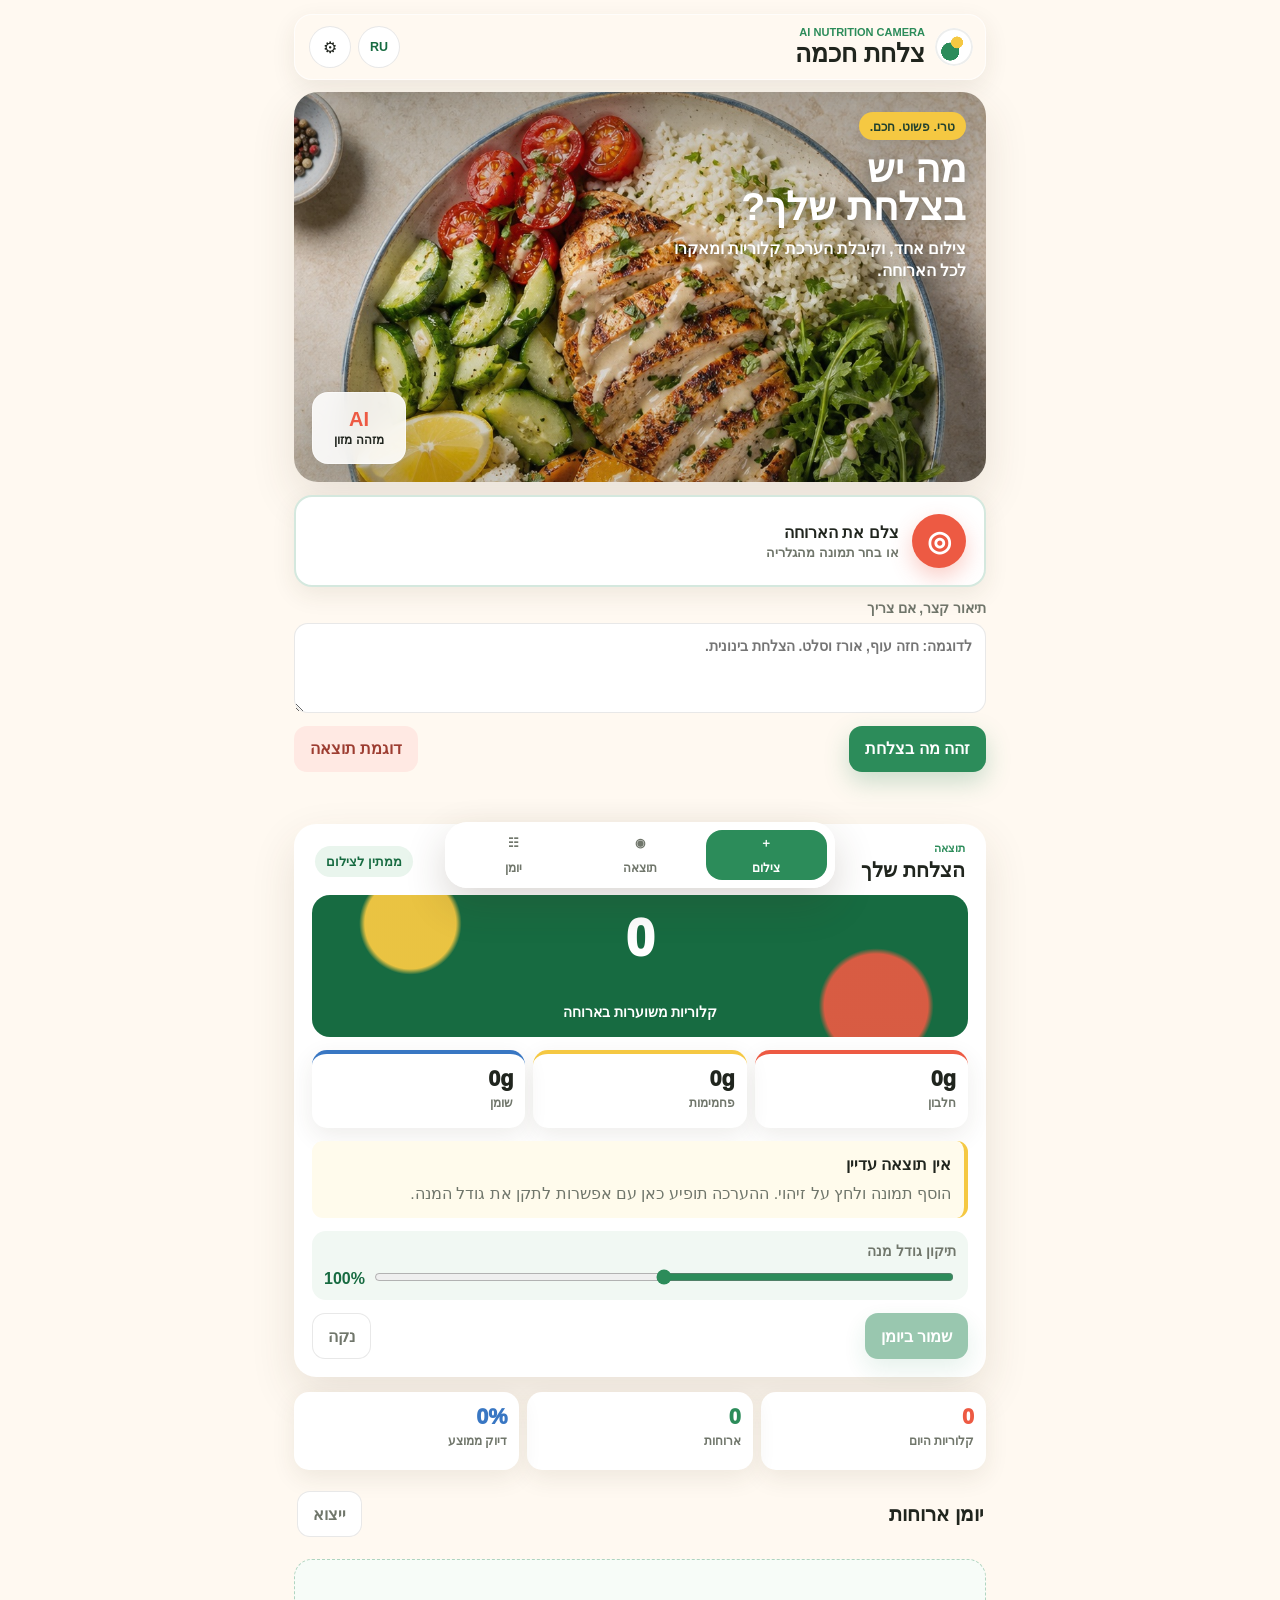
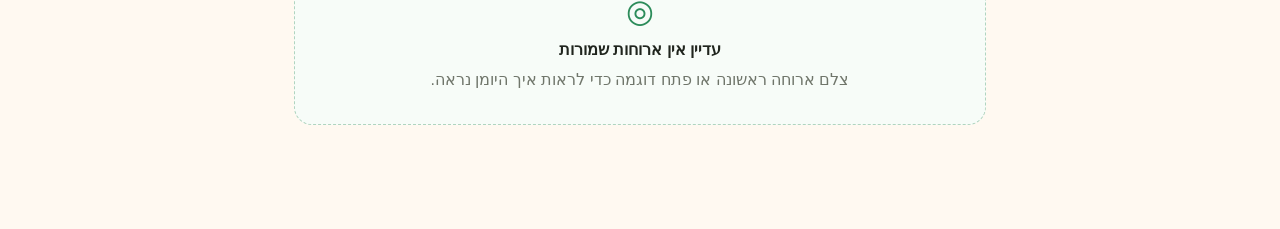
==== commit 22717ca8: "Refresh matching Hebrew and Russian designs" ====
--- a/index.html
+++ b/index.html
@@ -15,7 +15,7 @@
     <link rel="manifest" href="manifest.webmanifest" />
     <link rel="apple-touch-icon" href="assets/app-icon.png" />
     <link rel="icon" href="assets/app-icon.svg" />
-    <link rel="stylesheet" href="styles.css" />
+    <link rel="stylesheet" href="styles.css?v=3" />
   </head>
   <body>
     <div class="app-shell">
@@ -190,6 +190,6 @@
       </form>
     </dialog>
 
-    <script src="script.js"></script>
+    <script src="script.js?v=3"></script>
   </body>
 </html>
